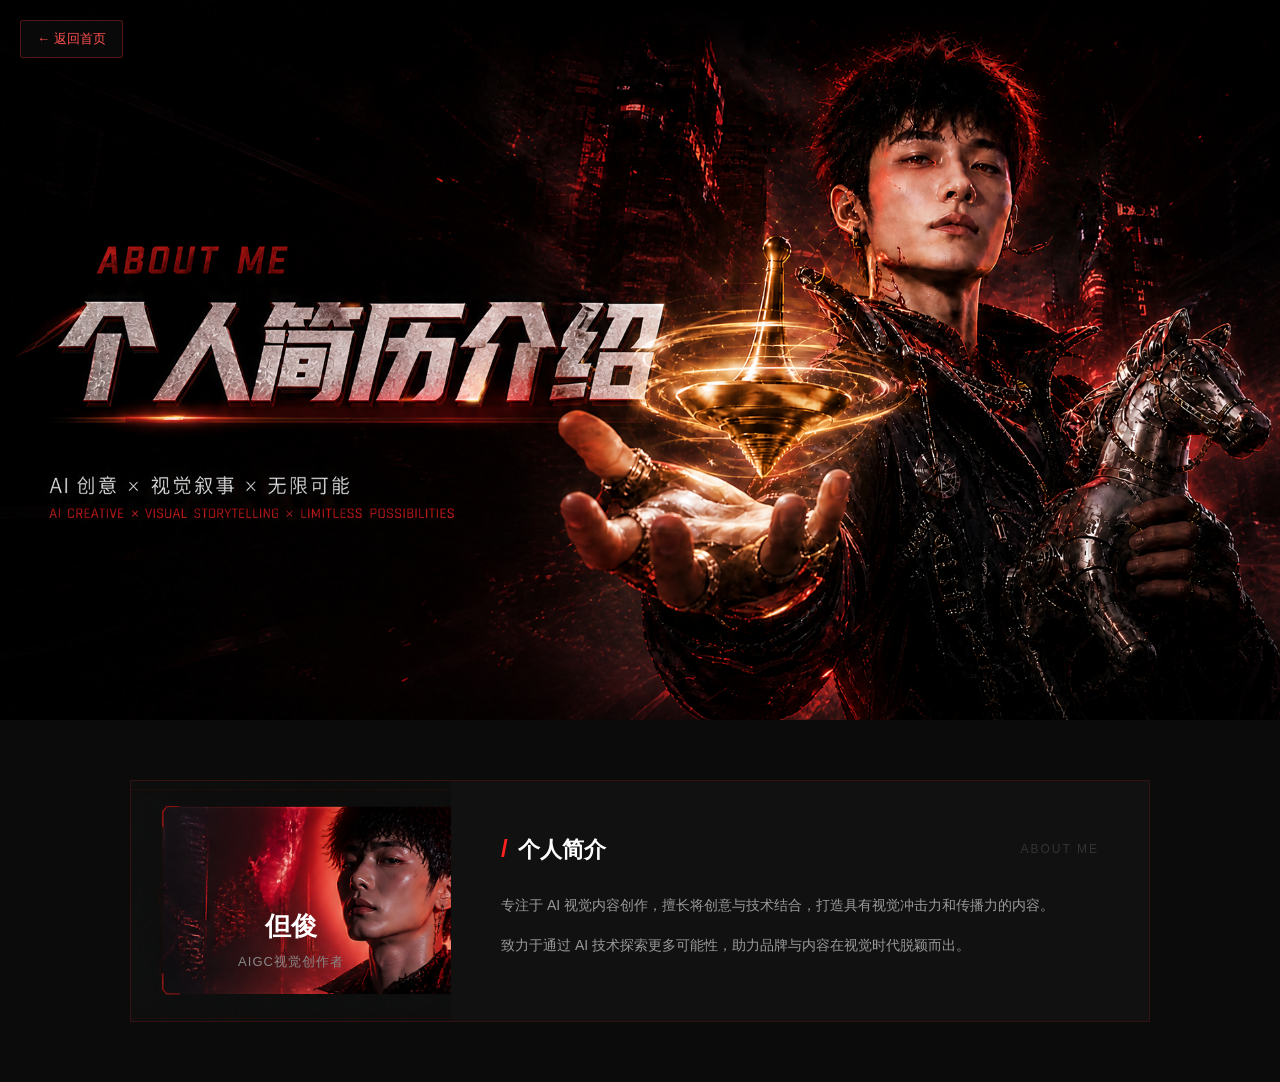
==== page-intro.html @ c9ed72f6 "deploy portfolio site" ====
<!DOCTYPE html>
<html lang="zh-CN">
<head>
    <meta charset="UTF-8">
    <meta name="viewport" content="width=device-width, initial-scale=1.0">
    <title>个人简历介绍 - AIGC视频作品集</title>
    <style>
        * { margin: 0; padding: 0; box-sizing: border-box; }

        body {
            background: #0b0b0b;
            color: #fff;
            font-family: -apple-system, BlinkMacSystemFont, 'PingFang SC', 'Microsoft YaHei', 'Noto Sans SC', sans-serif;
            overflow-x: hidden;
            line-height: 1.5;
        }

        ::-webkit-scrollbar { width: 5px; }
        ::-webkit-scrollbar-track { background: #0b0b0b; }
        ::-webkit-scrollbar-thumb { background: #ff2020; border-radius: 3px; }

        a { color: inherit; text-decoration: none; }

        /* ===== BACK BUTTON ===== */
        .back {
            position: fixed;
            top: 20px;
            left: 20px;
            z-index: 100;
            color: #ff5050;
            font-size: 13px;
            text-decoration: none;
            padding: 8px 16px;
            border: 1px solid rgba(255,50,50,0.3);
            border-radius: 3px;
            background: rgba(11,11,11,0.9);
            backdrop-filter: blur(8px);
            transition: all 0.3s;
        }

        .back:hover {
            background: rgba(255,50,50,0.1);
            border-color: #ff5050;
        }

        /* ===== HERO COVER ===== */
        .hero {
            width: 100%;
            background: #0b0b0b;
        }

        .hero-cover {
            width: 100%;
        }

        .hero-cover img {
            width: 100%;
            height: auto;
            display: block;
        }

        /* ===== PROFILE CARD ===== */
        .profile-section {
            max-width: 1100px;
            margin: 0 auto;
            padding: 60px 40px;
        }

        .profile-card {
            background: #111;
            border: 1px solid rgba(255,32,32,0.15);
            display: flex;
            align-items: stretch;
            overflow: hidden;
        }

        .profile-left {
            width: 320px;
            flex-shrink: 0;
            position: relative;
            display: flex;
            flex-direction: column;
            align-items: center;
            justify-content: flex-end;
            padding: 30px;
            background: #0a0a0a;
        }

        .profile-left .avatar {
            width: 100%;
            height: 100%;
            position: absolute;
            top: 0;
            left: 0;
            object-fit: cover;
        }

        .profile-left .name-block {
            position: relative;
            z-index: 2;
            text-align: center;
            padding: 20px 0;
        }

        .profile-left .name-block h2 {
            font-size: 26px;
            font-weight: 800;
            margin-bottom: 6px;
        }

        .profile-left .name-block .subtitle {
            font-size: 13px;
            color: #888;
            letter-spacing: 1px;
        }

        .profile-right {
            flex: 1;
            padding: 50px 50px;
            display: flex;
            flex-direction: column;
            justify-content: center;
        }

        .profile-right .section-header {
            display: flex;
            align-items: center;
            justify-content: space-between;
            margin-bottom: 24px;
        }

        .profile-right .section-title {
            display: flex;
            align-items: center;
            gap: 10px;
            font-size: 22px;
            font-weight: 700;
        }

        .profile-right .section-title .slash {
            color: #ff2020;
            font-weight: 900;
            font-size: 24px;
        }

        .profile-right .section-en {
            font-size: 12px;
            color: #333;
            letter-spacing: 2px;
            text-transform: uppercase;
        }

        .profile-right .bio {
            color: #999;
            font-size: 14px;
            line-height: 2;
        }

        .profile-right .bio p {
            margin-bottom: 12px;
        }

        /* ===== RESPONSIVE ===== */
        @media (max-width: 860px) {
            .profile-card {
                flex-direction: column;
            }

            .profile-left {
                width: 100%;
                height: 360px;
            }

            .profile-right {
                padding: 30px;
            }
        }

        @media (max-width: 768px) {
            .back {
                top: 12px;
                left: 12px;
                font-size: 12px;
                padding: 6px 12px;
            }

            .profile-section {
                padding: 30px 16px;
            }

            .profile-left {
                height: 300px;
            }

            .profile-right {
                padding: 24px 20px;
            }

            .profile-right .section-title {
                font-size: 18px;
            }

            .profile-right .bio {
                font-size: 13px;
            }
        }
    </style>
</head>
<body>
    <a href="portfolio.html" class="back">&larr; 返回首页</a>

    <div class="hero">
        <div class="hero-cover">
            <img src="intro-cover.png" alt="个人简历介绍">
        </div>
    </div>

    <div class="profile-section">
        <div class="profile-card">
            <div class="profile-left">
                <img class="avatar" src="sec-01.png" alt="但俊">
                <div class="name-block">
                    <h2>但俊</h2>
                    <div class="subtitle">AIGC视觉创作者</div>
                </div>
            </div>
            <div class="profile-right">
                <div class="section-header">
                    <div class="section-title">
                        <span class="slash">/</span> 个人简介
                    </div>
                    <div class="section-en">ABOUT ME</div>
                </div>
                <div class="bio">
                    <p>专注于 AI 视觉内容创作，擅长将创意与技术结合，打造具有视觉冲击力和传播力的内容。</p>
                    <p>致力于通过 AI 技术探索更多可能性，助力品牌与内容在视觉时代脱颖而出。</p>
                </div>
            </div>
        </div>
    </div>
</body>
</html>
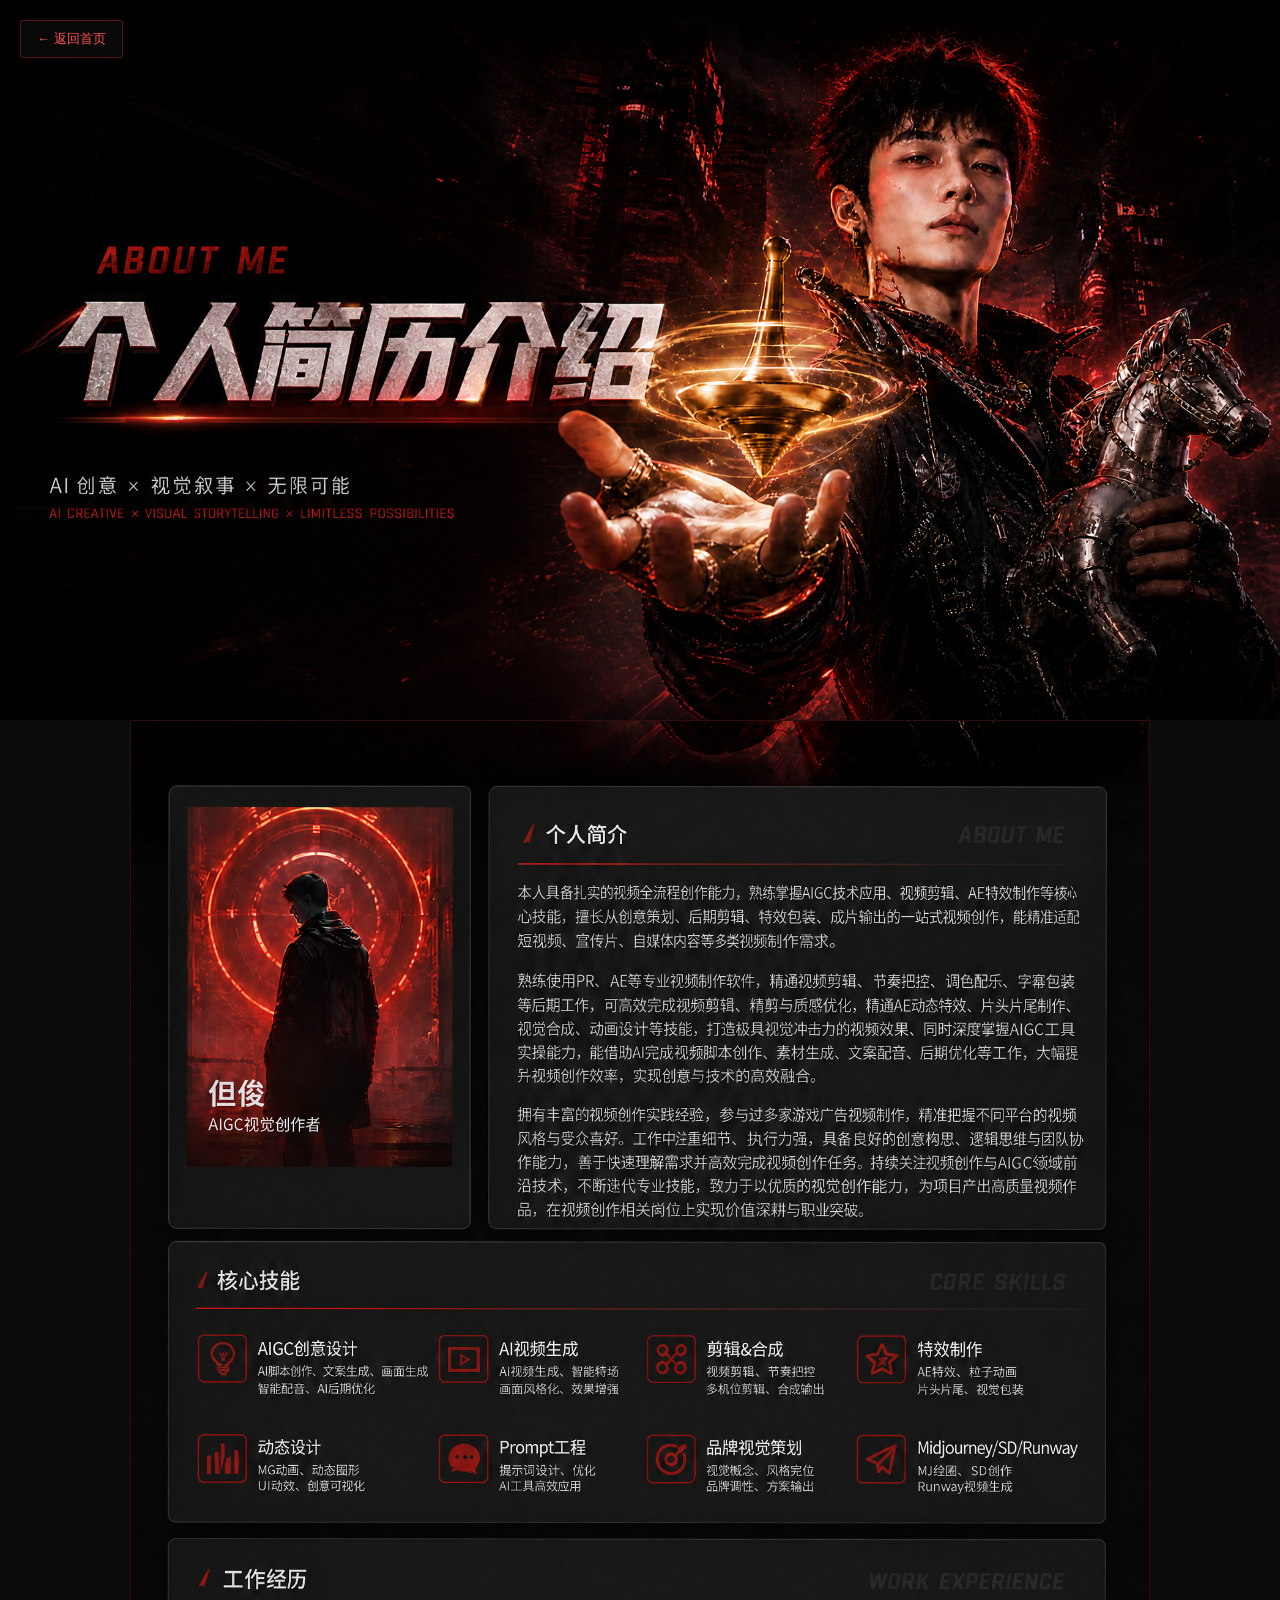
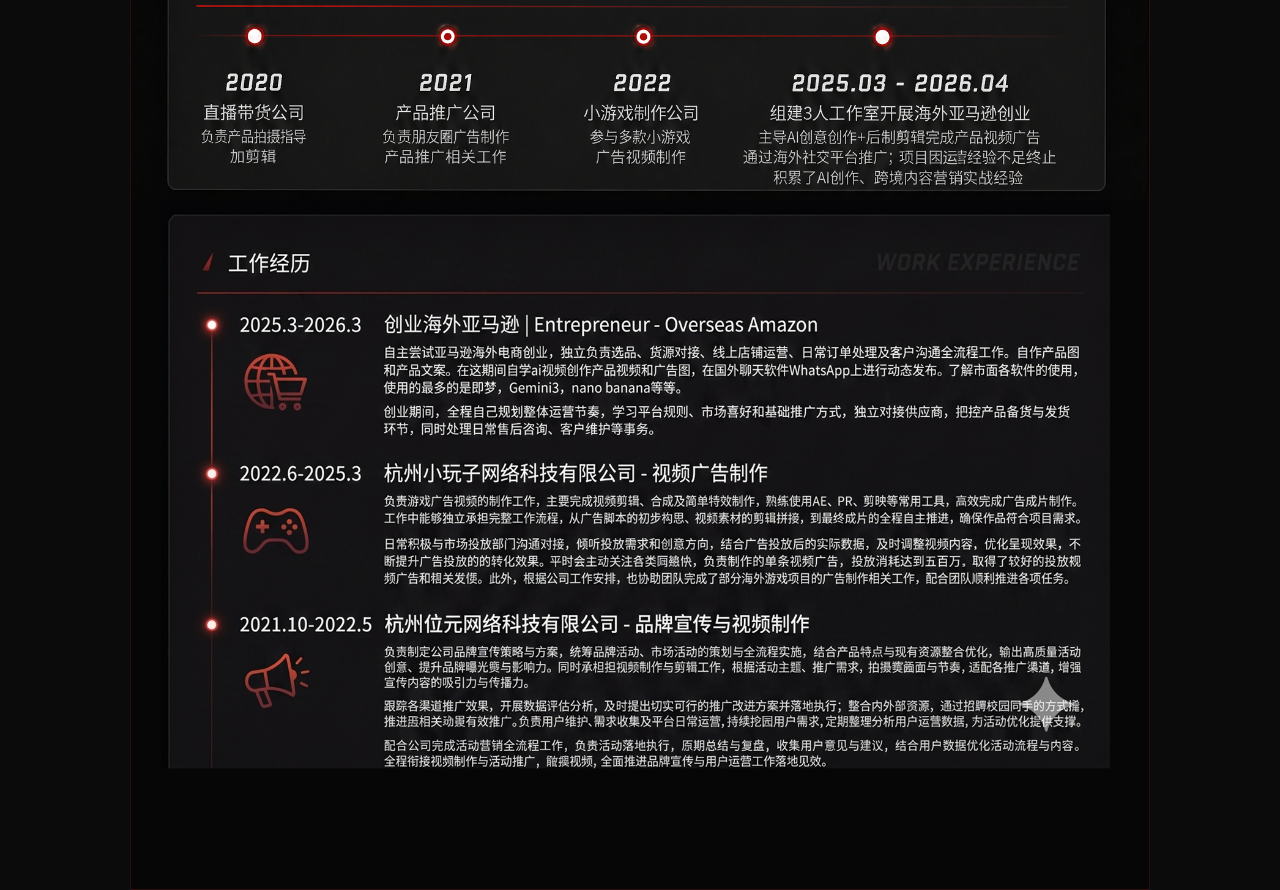
==== commit b9320f21: "更新：新增来自远方的惊喜漫剧、删除异地赴约的惊喜、更新简历详情图、删除个人简介板块" ====
--- a/page-intro.html
+++ b/page-intro.html
@@ -59,123 +59,22 @@
             display: block;
         }
 
-        /* ===== PROFILE CARD ===== */
-        .profile-section {
+        /* ===== RESUME DETAIL ===== */
+        .resume-detail {
+            width: 100%;
             max-width: 1100px;
             margin: 0 auto;
-            padding: 60px 40px;
+            padding: 0 40px;
         }
 
-        .profile-card {
-            background: #111;
+        .resume-detail img {
+            width: 100%;
+            height: auto;
+            display: block;
             border: 1px solid rgba(255,32,32,0.15);
-            display: flex;
-            align-items: stretch;
-            overflow: hidden;
-        }
-
-        .profile-left {
-            width: 320px;
-            flex-shrink: 0;
-            position: relative;
-            display: flex;
-            flex-direction: column;
-            align-items: center;
-            justify-content: flex-end;
-            padding: 30px;
-            background: #0a0a0a;
-        }
-
-        .profile-left .avatar {
-            width: 100%;
-            height: 100%;
-            position: absolute;
-            top: 0;
-            left: 0;
-            object-fit: cover;
-        }
-
-        .profile-left .name-block {
-            position: relative;
-            z-index: 2;
-            text-align: center;
-            padding: 20px 0;
-        }
-
-        .profile-left .name-block h2 {
-            font-size: 26px;
-            font-weight: 800;
-            margin-bottom: 6px;
-        }
-
-        .profile-left .name-block .subtitle {
-            font-size: 13px;
-            color: #888;
-            letter-spacing: 1px;
-        }
-
-        .profile-right {
-            flex: 1;
-            padding: 50px 50px;
-            display: flex;
-            flex-direction: column;
-            justify-content: center;
-        }
-
-        .profile-right .section-header {
-            display: flex;
-            align-items: center;
-            justify-content: space-between;
-            margin-bottom: 24px;
-        }
-
-        .profile-right .section-title {
-            display: flex;
-            align-items: center;
-            gap: 10px;
-            font-size: 22px;
-            font-weight: 700;
-        }
-
-        .profile-right .section-title .slash {
-            color: #ff2020;
-            font-weight: 900;
-            font-size: 24px;
-        }
-
-        .profile-right .section-en {
-            font-size: 12px;
-            color: #333;
-            letter-spacing: 2px;
-            text-transform: uppercase;
-        }
-
-        .profile-right .bio {
-            color: #999;
-            font-size: 14px;
-            line-height: 2;
-        }
-
-        .profile-right .bio p {
-            margin-bottom: 12px;
         }
 
         /* ===== RESPONSIVE ===== */
-        @media (max-width: 860px) {
-            .profile-card {
-                flex-direction: column;
-            }
-
-            .profile-left {
-                width: 100%;
-                height: 360px;
-            }
-
-            .profile-right {
-                padding: 30px;
-            }
-        }
-
         @media (max-width: 768px) {
             .back {
                 top: 12px;
@@ -184,24 +83,8 @@
                 padding: 6px 12px;
             }
 
-            .profile-section {
-                padding: 30px 16px;
-            }
-
-            .profile-left {
-                height: 300px;
-            }
-
-            .profile-right {
-                padding: 24px 20px;
-            }
-
-            .profile-right .section-title {
-                font-size: 18px;
-            }
-
-            .profile-right .bio {
-                font-size: 13px;
+            .resume-detail {
+                padding: 0 16px;
             }
         }
     </style>
@@ -215,28 +98,10 @@
         </div>
     </div>
 
-    <div class="profile-section">
-        <div class="profile-card">
-            <div class="profile-left">
-                <img class="avatar" src="sec-01.png" alt="但俊">
-                <div class="name-block">
-                    <h2>但俊</h2>
-                    <div class="subtitle">AIGC视觉创作者</div>
-                </div>
-            </div>
-            <div class="profile-right">
-                <div class="section-header">
-                    <div class="section-title">
-                        <span class="slash">/</span> 个人简介
-                    </div>
-                    <div class="section-en">ABOUT ME</div>
-                </div>
-                <div class="bio">
-                    <p>专注于 AI 视觉内容创作，擅长将创意与技术结合，打造具有视觉冲击力和传播力的内容。</p>
-                    <p>致力于通过 AI 技术探索更多可能性，助力品牌与内容在视觉时代脱颖而出。</p>
-                </div>
-            </div>
-        </div>
+    <div class="resume-detail">
+        <img src="resume-detail.png" alt="个人简历详情">
     </div>
+
+
 </body>
 </html>
